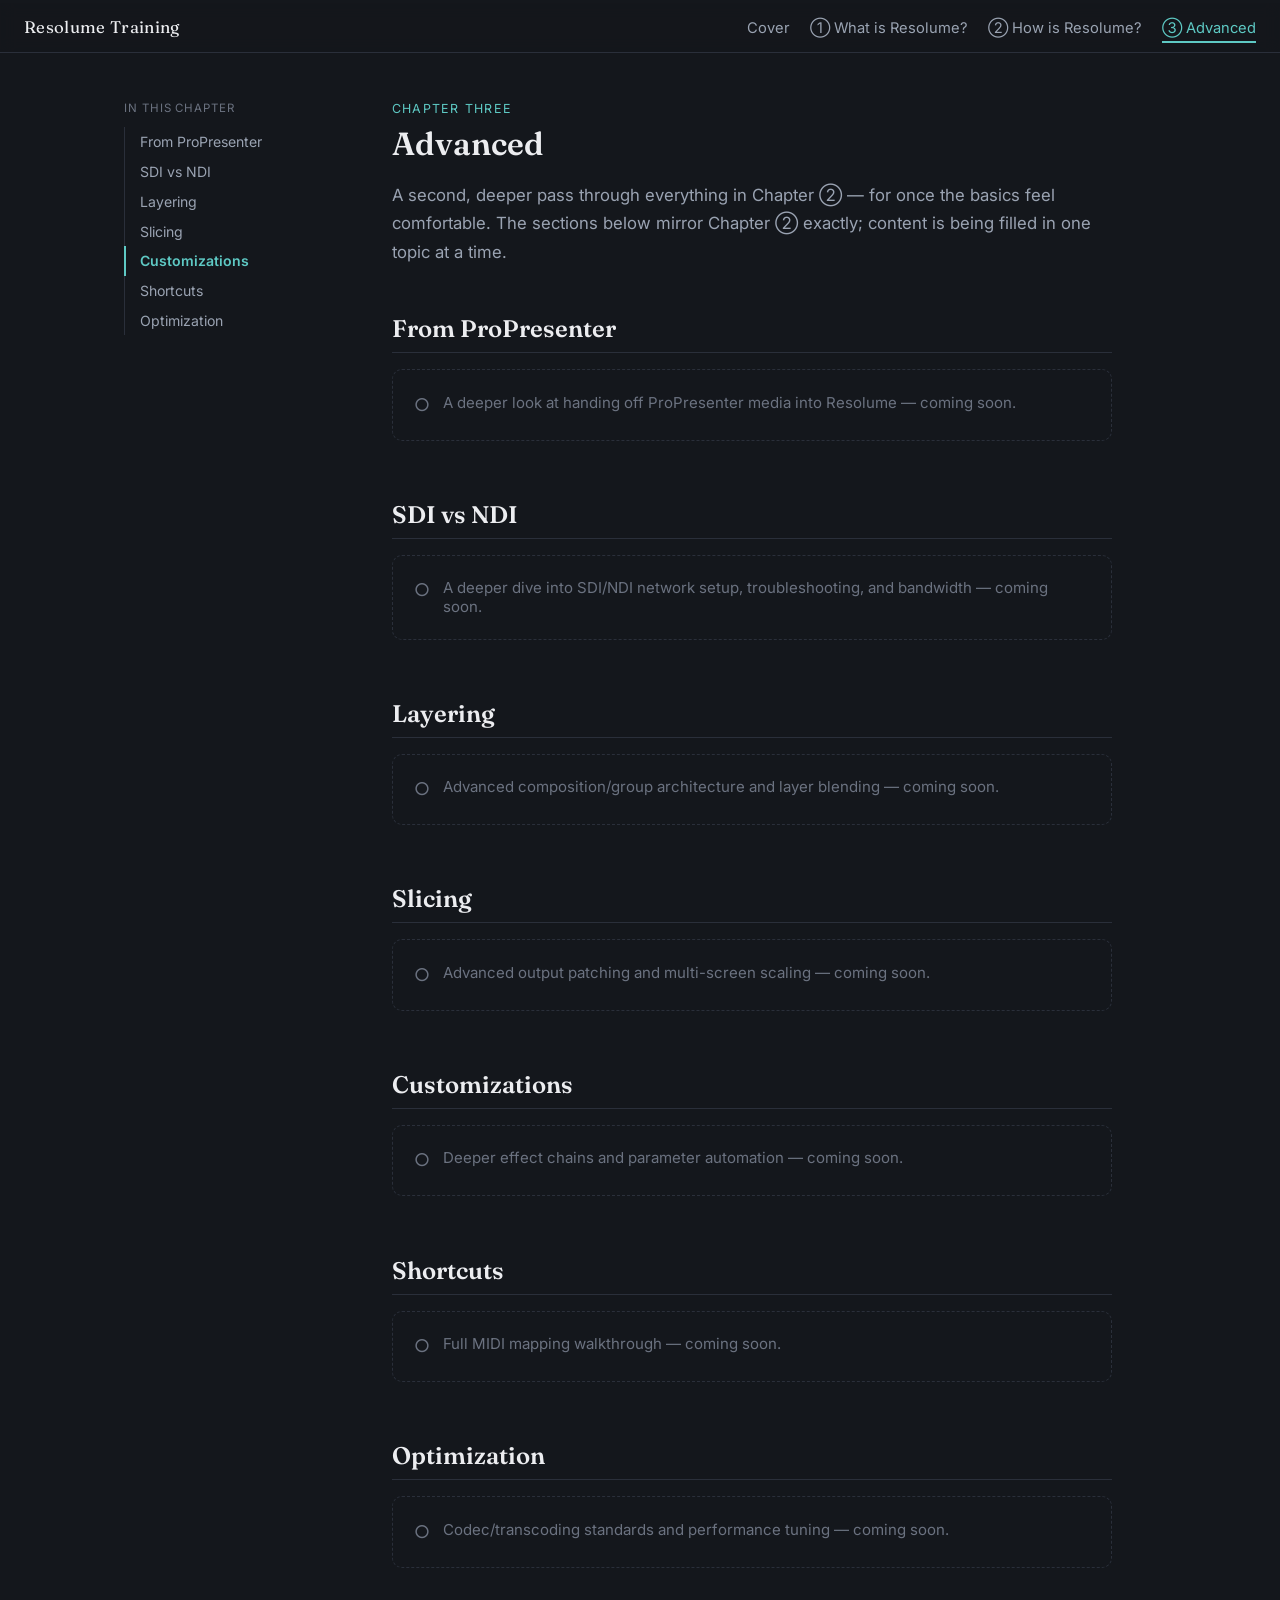
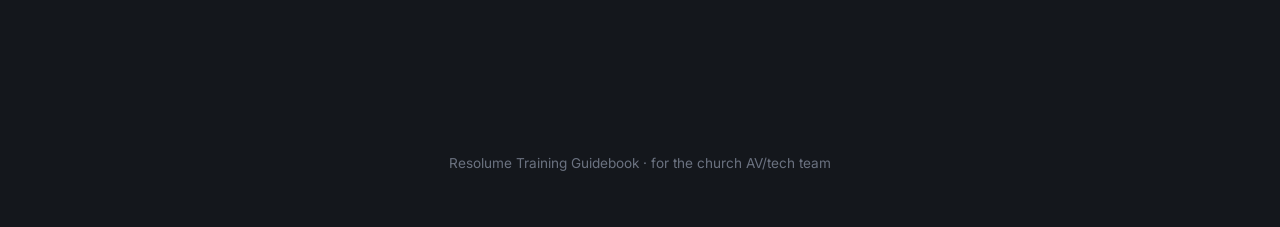
==== pages/advanced.html @ 3f4866e6 "Add Resolume training guidebook site Static HTML/CSS/JS guidebook for the church AV/tech team, build" ====
<!DOCTYPE html>
<html lang="en">
<head>
<meta charset="UTF-8" />
<meta name="viewport" content="width=device-width, initial-scale=1.0" />
<title>③ Advanced — Resolume Training</title>
<link rel="preconnect" href="https://fonts.googleapis.com" />
<link rel="preconnect" href="https://fonts.gstatic.com" crossorigin />
<link href="https://fonts.googleapis.com/css2?family=Fraunces:opsz,wght@9..144,400;9..144,600;9..144,700&family=Inter:wght@400;500;600&display=swap" rel="stylesheet" />
<link rel="stylesheet" href="../css/style.css" />
</head>
<body>

<div class="progress-bar"></div>

<header class="site-header">
  <div class="brand"><a href="../index.html">Resolume Training</a></div>
  <ul class="chapter-nav">
    <li><a href="../index.html">Cover</a></li>
    <li><a href="what-is-resolume.html">① What is Resolume?</a></li>
    <li><a href="how-is-resolume.html">② How is Resolume?</a></li>
    <li><a href="advanced.html" class="active">③ Advanced</a></li>
  </ul>
</header>

<main class="chapter-layout">
  <nav class="toc">
    <div class="toc-label">In this chapter</div>
    <ul>
      <li><a href="#propresenter-bridge">From ProPresenter</a></li>
      <li><a href="#sdi-vs-ndi">SDI vs NDI</a></li>
      <li><a href="#layering">Layering</a></li>
      <li><a href="#slicing">Slicing</a></li>
      <li><a href="#customizations">Customizations</a></li>
      <li><a href="#shortcuts">Shortcuts</a></li>
      <li><a href="#optimization">Optimization</a></li>
    </ul>
  </nav>

  <div>
    <div class="chapter-eyebrow">Chapter Three</div>
    <h1>Advanced</h1>
    <p class="chapter-intro">
      A second, deeper pass through everything in Chapter ② — for once the basics feel
      comfortable. The sections below mirror Chapter ② exactly; content is being filled in
      one topic at a time.
    </p>

    <section class="topic" id="propresenter-bridge">
      <h2>From ProPresenter</h2>
      <div class="placeholder-card">
        <span class="icon">○</span>
        <span>A deeper look at handing off ProPresenter media into Resolume — coming soon.</span>
      </div>
    </section>

    <section class="topic" id="sdi-vs-ndi">
      <h2>SDI vs NDI</h2>
      <div class="placeholder-card">
        <span class="icon">○</span>
        <span>A deeper dive into SDI/NDI network setup, troubleshooting, and bandwidth — coming soon.</span>
      </div>
    </section>

    <section class="topic" id="layering">
      <h2>Layering</h2>
      <div class="placeholder-card">
        <span class="icon">○</span>
        <span>Advanced composition/group architecture and layer blending — coming soon.</span>
      </div>
    </section>

    <section class="topic" id="slicing">
      <h2>Slicing</h2>
      <div class="placeholder-card">
        <span class="icon">○</span>
        <span>Advanced output patching and multi-screen scaling — coming soon.</span>
      </div>
    </section>

    <section class="topic" id="customizations">
      <h2>Customizations</h2>
      <div class="placeholder-card">
        <span class="icon">○</span>
        <span>Deeper effect chains and parameter automation — coming soon.</span>
      </div>
    </section>

    <section class="topic" id="shortcuts">
      <h2>Shortcuts</h2>
      <div class="placeholder-card">
        <span class="icon">○</span>
        <span>Full MIDI mapping walkthrough — coming soon.</span>
      </div>
    </section>

    <section class="topic" id="optimization">
      <h2>Optimization</h2>
      <div class="placeholder-card">
        <span class="icon">○</span>
        <span>Codec/transcoding standards and performance tuning — coming soon.</span>
      </div>
    </section>
  </div>
</main>

<footer class="site-footer">Resolume Training Guidebook · for the church AV/tech team</footer>

<script src="../js/guidebook.js"></script>
</body>
</html>
---- css/style.css ----
/* ===== Resolume Training Guidebook — shared styles ===== */

:root {
  --bg: #14171c;
  --bg-raised: #1a1e25;
  --bg-card: #1d222a;
  --border: #2a2f3a;
  --text: #ecedf0;
  --text-dim: #9aa3b2;
  --text-faint: #6b7280;

  --accent: #5ec9c4;          /* general UI accent: links, active states, progress bar */
  --accent-soft: rgba(94, 201, 196, 0.12);

  --advanced: #e08a3c;        /* reserved ONLY for "advanced / building upon" callouts */
  --advanced-soft: rgba(224, 138, 60, 0.1);
  --advanced-border: rgba(224, 138, 60, 0.45);

  --serif: "Fraunces", Georgia, "Iowan Old Style", serif;
  --sans: "Inter", -apple-system, "Segoe UI", system-ui, sans-serif;

  --max-text: 720px;
  --radius: 10px;
}

* { box-sizing: border-box; }

html, body {
  margin: 0;
  padding: 0;
  background: var(--bg);
  color: var(--text);
  font-family: var(--sans);
  scroll-behavior: smooth;
}

body { padding-top: 3px; } /* room for progress bar */

h1, h2, h3, h4 {
  font-family: var(--serif);
  font-weight: 600;
  line-height: 1.25;
  margin: 0 0 0.5em;
}

p { line-height: 1.7; color: var(--text); }

a { color: var(--accent); text-decoration: none; }
a:hover { text-decoration: underline; }

/* ---------- progress bar ---------- */
.progress-bar {
  position: fixed;
  top: 0; left: 0;
  height: 3px;
  width: 0%;
  background: var(--accent);
  z-index: 200;
  transition: width 80ms linear;
}

/* ---------- site header / top nav ---------- */
.site-header {
  position: sticky;
  top: 0;
  z-index: 100;
  display: flex;
  align-items: center;
  justify-content: space-between;
  gap: 1.5rem;
  padding: 0.9rem 1.5rem;
  background: rgba(20, 23, 28, 0.85);
  backdrop-filter: blur(8px);
  border-bottom: 1px solid var(--border);
}

.brand {
  font-family: var(--serif);
  font-size: 1.05rem;
  letter-spacing: 0.02em;
  color: var(--text);
}
.brand a { color: inherit; }
.brand a:hover { text-decoration: none; color: var(--accent); }

.chapter-nav {
  display: flex;
  gap: 1.25rem;
  list-style: none;
  margin: 0;
  padding: 0;
  font-size: 0.92rem;
}

.chapter-nav a {
  color: var(--text-dim);
  padding: 0.3rem 0;
  border-bottom: 2px solid transparent;
}

.chapter-nav a:hover { color: var(--text); text-decoration: none; }
.chapter-nav a.active {
  color: var(--accent);
  border-bottom-color: var(--accent);
}

/* ---------- cover page ---------- */
.cover-hero {
  max-width: 760px;
  margin: 4.5rem auto 3rem;
  padding: 0 1.5rem;
  text-align: center;
}

.cover-hero h1 {
  font-size: 2.6rem;
  margin-bottom: 0.4em;
}

.cover-hero .subtitle {
  color: var(--text-dim);
  font-size: 1.1rem;
  max-width: 560px;
  margin: 0 auto 1.6rem;
  line-height: 1.7;
}

.chapter-cards {
  display: grid;
  grid-template-columns: repeat(3, 1fr);
  gap: 1.25rem;
  max-width: 980px;
  margin: 0 auto 4rem;
  padding: 0 1.5rem;
}

.chapter-card {
  display: block;
  background: var(--bg-card);
  border: 1px solid var(--border);
  border-radius: var(--radius);
  padding: 1.8rem 1.4rem;
  text-align: left;
  transition: transform 180ms ease, border-color 180ms ease, box-shadow 180ms ease;
}

.chapter-card:hover {
  transform: translateY(-3px);
  border-color: var(--accent);
  box-shadow: 0 10px 30px -12px rgba(94, 201, 196, 0.25);
  text-decoration: none;
}

.chapter-card .num {
  font-family: var(--serif);
  font-size: 2.2rem;
  color: var(--accent);
  display: block;
  margin-bottom: 0.5rem;
}

.chapter-card h3 {
  font-size: 1.15rem;
  margin-bottom: 0.4rem;
  color: var(--text);
}

.chapter-card p {
  font-size: 0.92rem;
  color: var(--text-dim);
  margin: 0;
  line-height: 1.55;
}

@media (max-width: 760px) {
  .chapter-cards { grid-template-columns: 1fr; }
}

/* ---------- chapter layout (sidebar + reading column) ---------- */
.chapter-layout {
  display: grid;
  grid-template-columns: 220px minmax(0, var(--max-text));
  gap: 3rem;
  max-width: 1080px;
  margin: 0 auto;
  padding: 3rem 1.5rem 6rem;
  align-items: start;
}

.chapter-layout.no-sidebar {
  grid-template-columns: minmax(0, var(--max-text));
  justify-content: center;
}

.toc {
  position: sticky;
  top: 5.5rem;
  font-size: 0.88rem;
}

.toc .toc-label {
  text-transform: uppercase;
  letter-spacing: 0.08em;
  font-size: 0.72rem;
  color: var(--text-faint);
  margin-bottom: 0.75rem;
}

.toc ul {
  list-style: none;
  margin: 0;
  padding: 0;
  border-left: 1px solid var(--border);
}

.toc li { margin: 0; }

.toc a {
  display: block;
  color: var(--text-dim);
  padding: 0.4rem 0 0.4rem 0.9rem;
  border-left: 2px solid transparent;
  margin-left: -1px;
  transition: color 150ms ease, border-color 150ms ease;
}

.toc a:hover { color: var(--text); text-decoration: none; }

.toc a.active {
  color: var(--accent);
  border-left-color: var(--accent);
  font-weight: 600;
}

.chapter-intro {
  color: var(--text-dim);
  font-size: 1.05rem;
  margin-bottom: 2.5rem;
}

.chapter-eyebrow {
  font-family: var(--sans);
  text-transform: uppercase;
  letter-spacing: 0.1em;
  font-size: 0.78rem;
  color: var(--accent);
  margin-bottom: 0.5rem;
}

section.topic {
  margin-bottom: 3.2rem;
  padding-top: 0.5rem;
  scroll-margin-top: 5.5rem;
}

section.topic h2 {
  font-size: 1.5rem;
  border-bottom: 1px solid var(--border);
  padding-bottom: 0.5rem;
  margin-bottom: 1rem;
}

section.topic ul, section.topic li { line-height: 1.7; }

/* ---------- collapsible "advanced" callouts ---------- */
.callout.advanced {
  border-left: 4px solid var(--advanced-border);
  background: var(--advanced-soft);
  border-radius: 0 8px 8px 0;
  margin: 1.1rem 0;
  overflow: hidden;
}

.callout-toggle {
  width: 100%;
  display: flex;
  align-items: center;
  gap: 0.6rem;
  background: none;
  border: none;
  color: var(--advanced);
  font-family: var(--sans);
  font-size: 0.88rem;
  font-weight: 600;
  letter-spacing: 0.02em;
  text-align: left;
  padding: 0.7rem 1rem;
  cursor: pointer;
}

.callout-toggle::before {
  content: "ADVANCED";
  font-size: 0.66rem;
  letter-spacing: 0.08em;
  background: var(--advanced);
  color: #1a1206;
  padding: 0.15rem 0.45rem;
  border-radius: 4px;
}

.callout-toggle .chevron {
  margin-left: auto;
  transition: transform 180ms ease;
  color: var(--advanced);
}

.callout.open .callout-toggle .chevron { transform: rotate(180deg); }

.callout-body {
  max-height: 0;
  overflow: hidden;
  transition: max-height 220ms ease;
  padding: 0 1rem;
}

.callout-body > :first-child { margin-top: 0; }
.callout-body > :last-child { margin-bottom: 0; }

.callout.open .callout-body {
  padding-bottom: 1rem;
}

.callout-body p, .callout-body li { color: var(--text); font-size: 0.96rem; }

/* ---------- "coming soon" placeholder cards (Chapter 3) ---------- */
.placeholder-card {
  border: 1px dashed var(--border);
  border-radius: var(--radius);
  padding: 1.4rem 1.3rem;
  color: var(--text-faint);
  font-size: 0.94rem;
  display: flex;
  gap: 0.8rem;
  align-items: flex-start;
}

.placeholder-card .icon {
  font-size: 1.1rem;
  color: var(--text-faint);
  line-height: 1.4;
}

/* ---------- open question / TODO note ---------- */
.open-question {
  border: 1px dashed var(--text-faint);
  border-radius: var(--radius);
  padding: 0.9rem 1.1rem;
  font-size: 0.9rem;
  color: var(--text-dim);
  margin-top: 0.8rem;
}

.open-question strong { color: var(--text); }

/* ---------- footer ---------- */
.site-footer {
  text-align: center;
  color: var(--text-faint);
  font-size: 0.85rem;
  padding: 2.5rem 1.5rem 3.5rem;
}

@media (max-width: 880px) {
  .chapter-layout {
    grid-template-columns: minmax(0, var(--max-text));
  }
  .toc { display: none; }
}
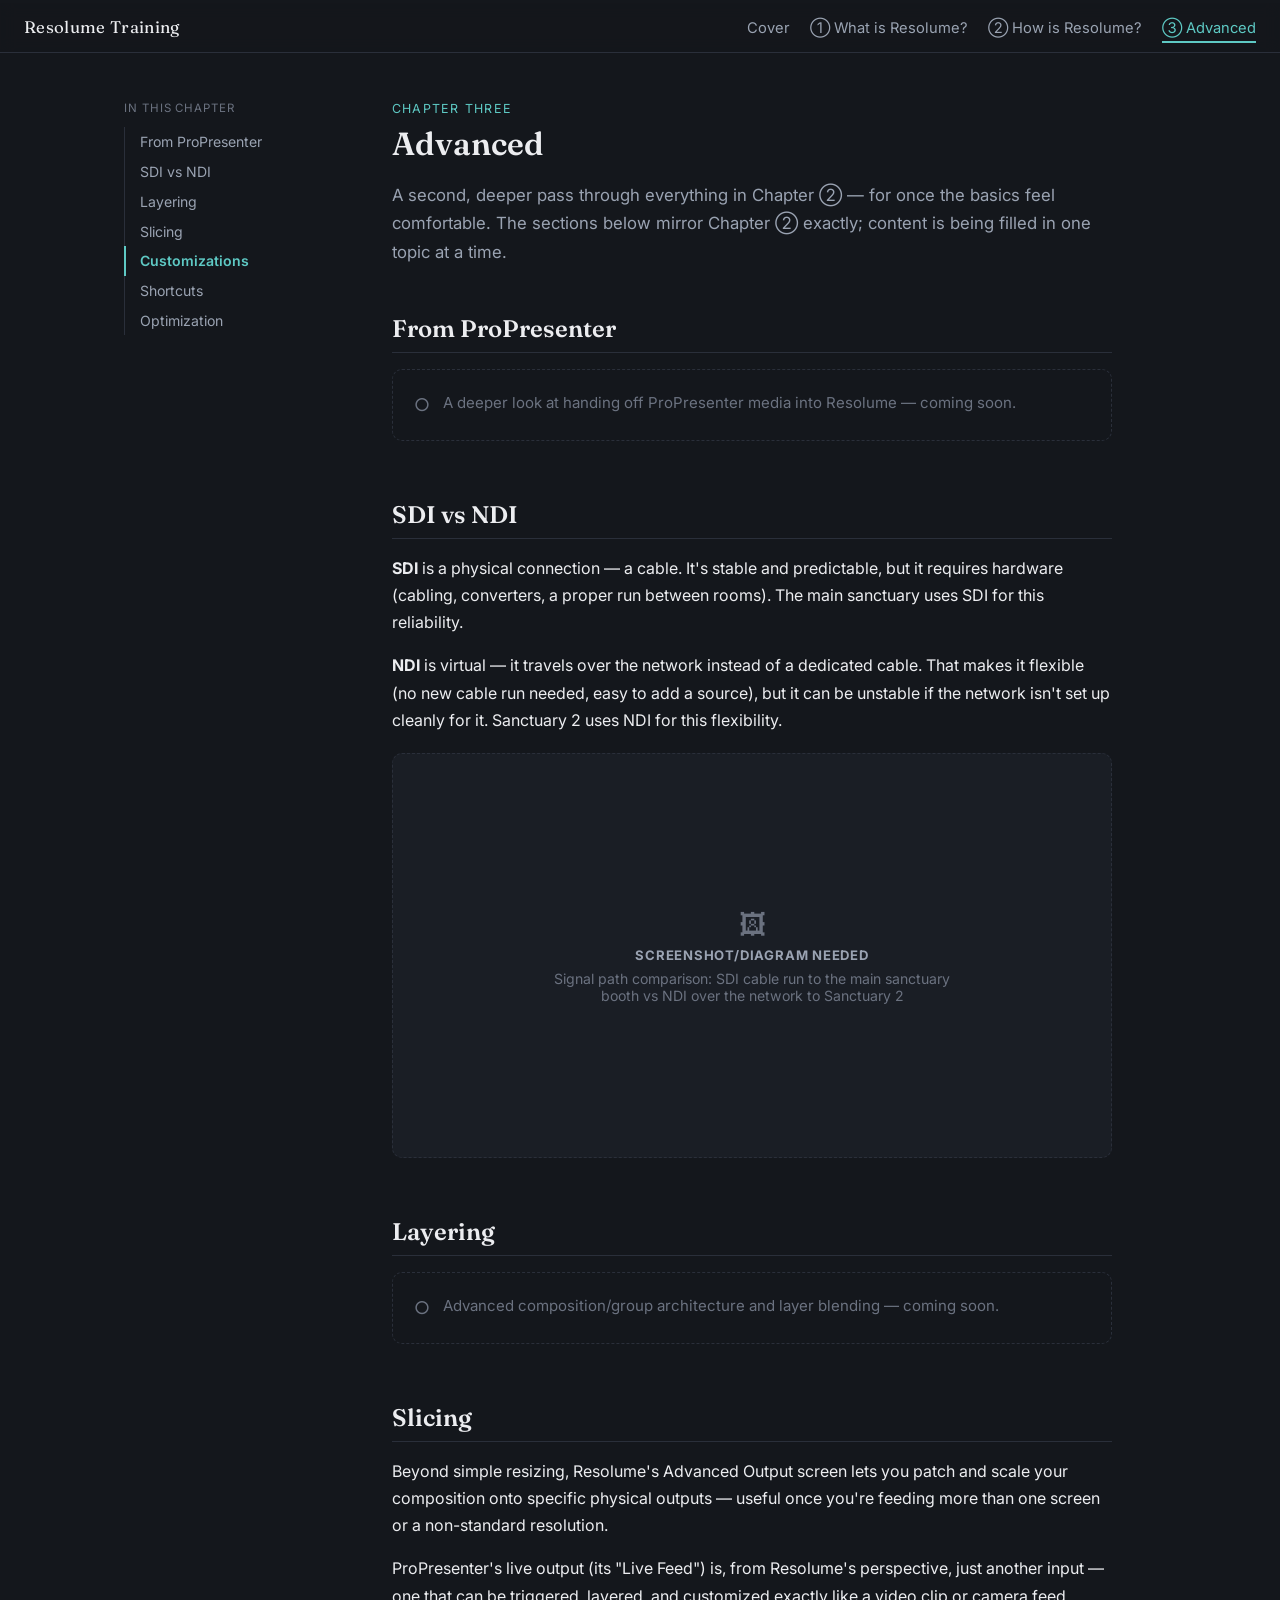
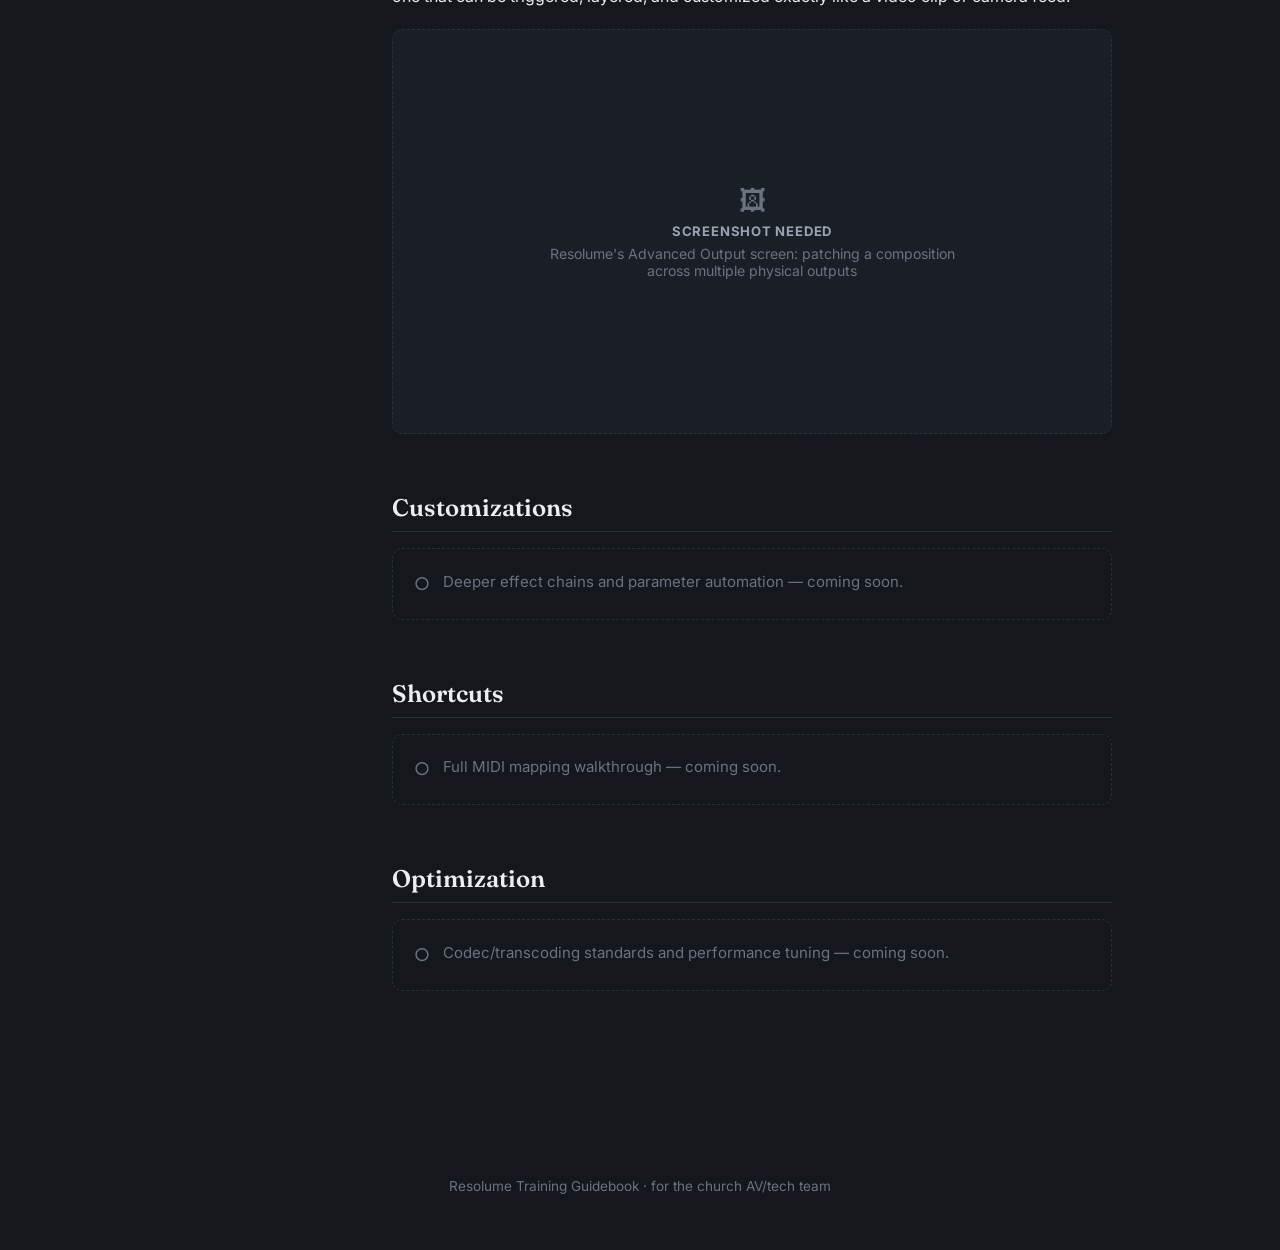
==== commit 6ebaf38a: "Move advanced callouts into Chapter 3, add transcoder info and media placeholders Fills in SDI vs ND" ====
--- a/pages/advanced.html
+++ b/pages/advanced.html
@@ -56,10 +56,25 @@
 
     <section class="topic" id="sdi-vs-ndi">
       <h2>SDI vs NDI</h2>
-      <div class="placeholder-card">
-        <span class="icon">○</span>
-        <span>A deeper dive into SDI/NDI network setup, troubleshooting, and bandwidth — coming soon.</span>
-      </div>
+      <p>
+        <strong>SDI</strong> is a physical connection — a cable. It's stable and
+        predictable, but it requires hardware (cabling, converters, a proper run between
+        rooms). The main sanctuary uses SDI for this reliability.
+      </p>
+      <p>
+        <strong>NDI</strong> is virtual — it travels over the network instead of a
+        dedicated cable. That makes it flexible (no new cable run needed, easy to add a
+        source), but it can be unstable if the network isn't set up cleanly for it.
+        Sanctuary 2 uses NDI for this flexibility.
+      </p>
+
+      <figure class="media-placeholder">
+        <div class="frame">
+          <span class="icon">🖼</span>
+          <strong>Screenshot/diagram needed</strong>
+          <span class="desc">Signal path comparison: SDI cable run to the main sanctuary booth vs NDI over the network to Sanctuary 2</span>
+        </div>
+      </figure>
     </section>
 
     <section class="topic" id="layering">
@@ -72,10 +87,24 @@
 
     <section class="topic" id="slicing">
       <h2>Slicing</h2>
-      <div class="placeholder-card">
-        <span class="icon">○</span>
-        <span>Advanced output patching and multi-screen scaling — coming soon.</span>
-      </div>
+      <p>
+        Beyond simple resizing, Resolume's Advanced Output screen lets you patch and
+        scale your composition onto specific physical outputs — useful once you're
+        feeding more than one screen or a non-standard resolution.
+      </p>
+      <p>
+        ProPresenter's live output (its "Live Feed") is, from Resolume's perspective,
+        just another input — one that can be triggered, layered, and customized exactly
+        like a video clip or camera feed.
+      </p>
+
+      <figure class="media-placeholder">
+        <div class="frame">
+          <span class="icon">🖼</span>
+          <strong>Screenshot needed</strong>
+          <span class="desc">Resolume's Advanced Output screen: patching a composition across multiple physical outputs</span>
+        </div>
+      </figure>
     </section>
 
     <section class="topic" id="customizations">
--- a/css/style.css
+++ b/css/style.css
@@ -322,6 +322,40 @@
 
 .callout-body p, .callout-body li { color: var(--text); font-size: 0.96rem; }
 
+/* ---------- media placeholder (screenshot/gif slots to be filled in) ---------- */
+.media-placeholder {
+  margin: 1.2rem 0 1.6rem;
+}
+
+.media-placeholder .frame {
+  border: 1px dashed var(--border);
+  border-radius: var(--radius);
+  background: var(--bg-raised);
+  aspect-ratio: 16 / 9;
+  display: flex;
+  flex-direction: column;
+  align-items: center;
+  justify-content: center;
+  gap: 0.4rem;
+  color: var(--text-faint);
+  text-align: center;
+  padding: 1rem 1.5rem;
+}
+
+.media-placeholder .frame .icon { font-size: 1.7rem; }
+
+.media-placeholder .frame strong {
+  color: var(--text-dim);
+  font-size: 0.82rem;
+  text-transform: uppercase;
+  letter-spacing: 0.06em;
+}
+
+.media-placeholder .frame span.desc {
+  font-size: 0.88rem;
+  max-width: 420px;
+}
+
 /* ---------- "coming soon" placeholder cards (Chapter 3) ---------- */
 .placeholder-card {
   border: 1px dashed var(--border);
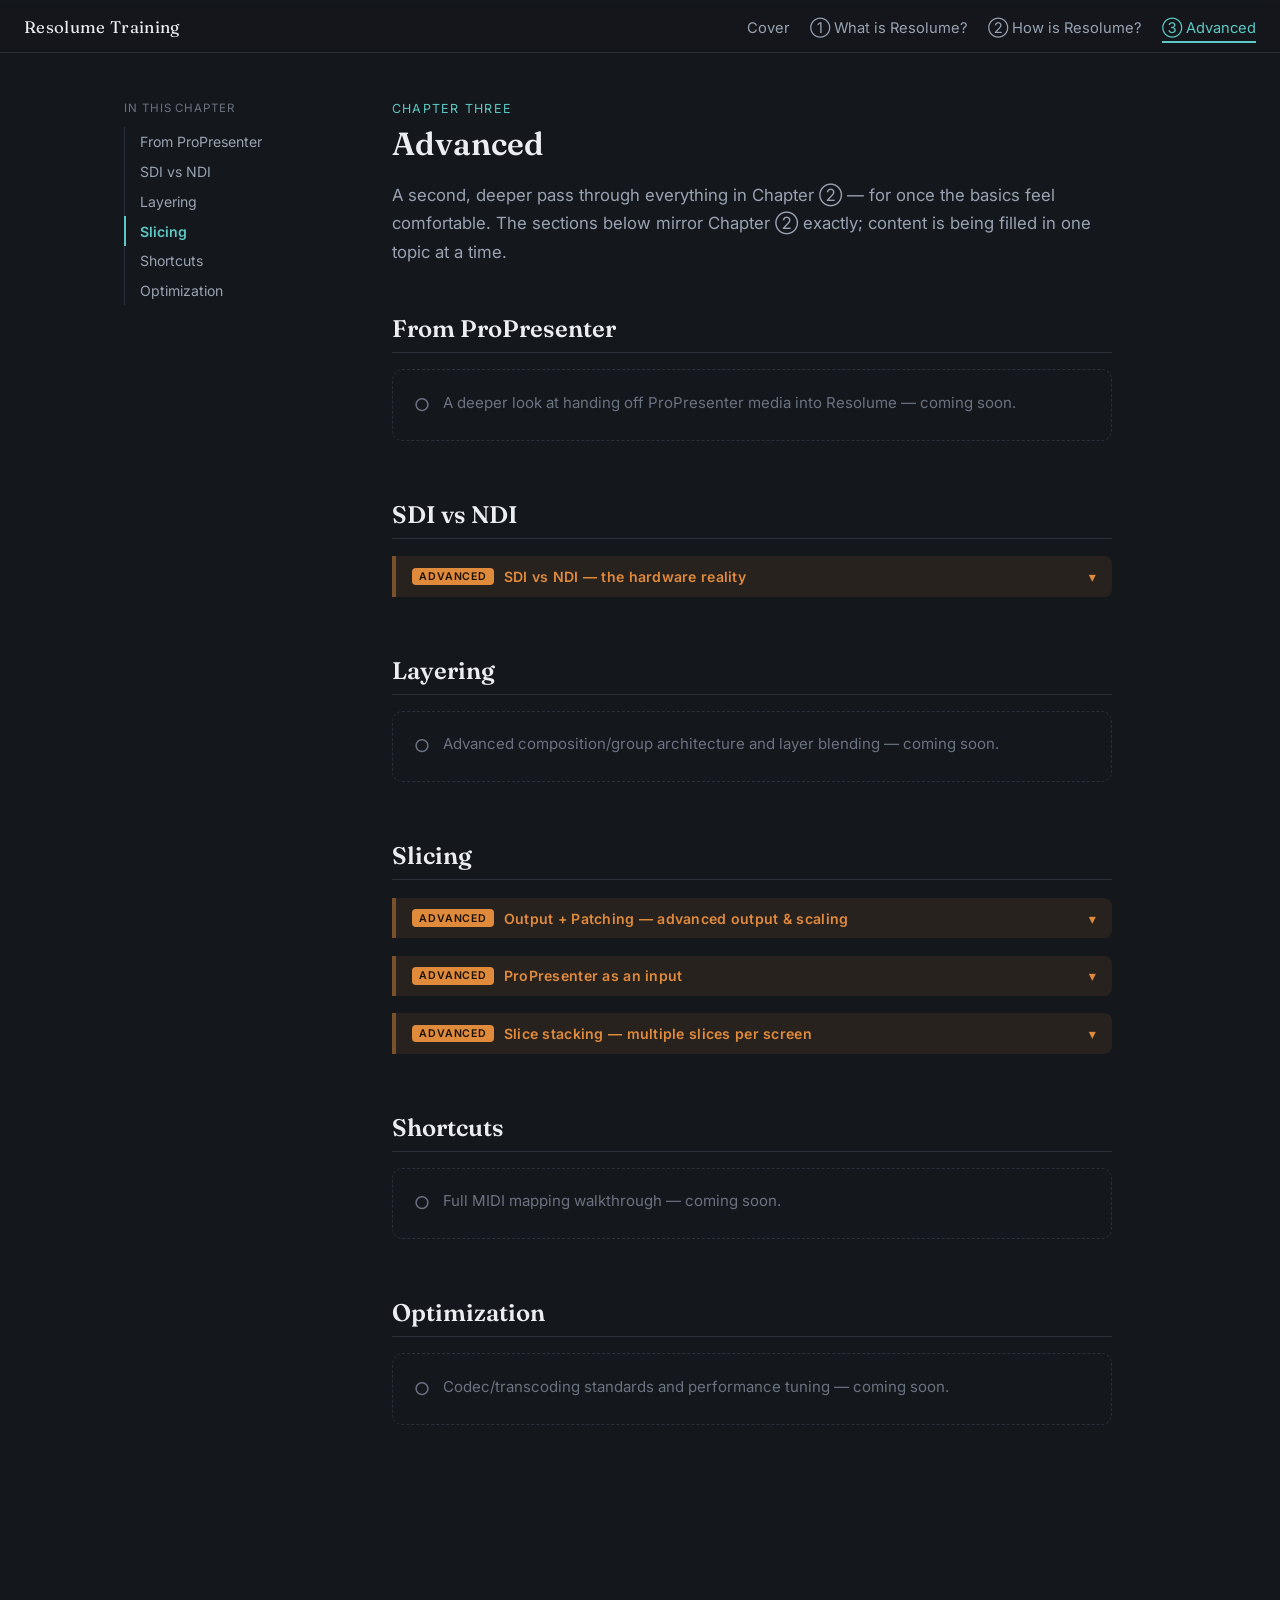
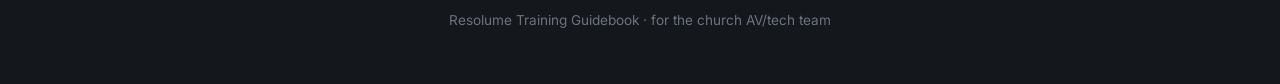
==== commit f656877b: "Replace placeholders with real Resolume/ProPresenter screenshots, drop SDI vs NDI from Chapter 2 Add" ====
--- a/pages/advanced.html
+++ b/pages/advanced.html
@@ -31,7 +31,6 @@
       <li><a href="#sdi-vs-ndi">SDI vs NDI</a></li>
       <li><a href="#layering">Layering</a></li>
       <li><a href="#slicing">Slicing</a></li>
-      <li><a href="#customizations">Customizations</a></li>
       <li><a href="#shortcuts">Shortcuts</a></li>
       <li><a href="#optimization">Optimization</a></li>
     </ul>
@@ -56,25 +55,34 @@
 
     <section class="topic" id="sdi-vs-ndi">
       <h2>SDI vs NDI</h2>
-      <p>
-        <strong>SDI</strong> is a physical connection — a cable. It's stable and
-        predictable, but it requires hardware (cabling, converters, a proper run between
-        rooms). The main sanctuary uses SDI for this reliability.
-      </p>
-      <p>
-        <strong>NDI</strong> is virtual — it travels over the network instead of a
-        dedicated cable. That makes it flexible (no new cable run needed, easy to add a
-        source), but it can be unstable if the network isn't set up cleanly for it.
-        Sanctuary 2 uses NDI for this flexibility.
-      </p>
 
-      <figure class="media-placeholder">
-        <div class="frame">
-          <span class="icon">🖼</span>
-          <strong>Screenshot/diagram needed</strong>
-          <span class="desc">Signal path comparison: SDI cable run to the main sanctuary booth vs NDI over the network to Sanctuary 2</span>
+      <div class="callout advanced">
+        <button class="callout-toggle" type="button">
+          SDI vs NDI — the hardware reality
+          <span class="chevron">▾</span>
+        </button>
+        <div class="callout-body">
+          <p>
+            <strong>SDI</strong> is a physical connection — a cable. It's stable and
+            predictable, but it requires hardware (cabling, converters, a proper run between
+            rooms). The main sanctuary uses SDI for this reliability.
+          </p>
+          <p>
+            <strong>NDI</strong> is virtual — it travels over the network instead of a
+            dedicated cable. That makes it flexible (no new cable run needed, easy to add a
+            source), but it can be unstable if the network isn't set up cleanly for it.
+            Sanctuary 2 uses NDI for this flexibility.
+          </p>
+
+          <figure class="media-placeholder">
+            <div class="frame">
+              <span class="icon">🖼</span>
+              <strong>Screenshot/diagram needed</strong>
+              <span class="desc">Signal path comparison: SDI cable run to the main sanctuary booth vs NDI over the network to Sanctuary 2</span>
+            </div>
+          </figure>
         </div>
-      </figure>
+      </div>
     </section>
 
     <section class="topic" id="layering">
@@ -87,31 +95,54 @@
 
     <section class="topic" id="slicing">
       <h2>Slicing</h2>
-      <p>
-        Beyond simple resizing, Resolume's Advanced Output screen lets you patch and
-        scale your composition onto specific physical outputs — useful once you're
-        feeding more than one screen or a non-standard resolution.
-      </p>
-      <p>
-        ProPresenter's live output (its "Live Feed") is, from Resolume's perspective,
-        just another input — one that can be triggered, layered, and customized exactly
-        like a video clip or camera feed.
-      </p>
 
-      <figure class="media-placeholder">
-        <div class="frame">
-          <span class="icon">🖼</span>
-          <strong>Screenshot needed</strong>
-          <span class="desc">Resolume's Advanced Output screen: patching a composition across multiple physical outputs</span>
+      <div class="callout advanced">
+        <button class="callout-toggle" type="button">
+          Output + Patching — advanced output &amp; scaling
+          <span class="chevron">▾</span>
+        </button>
+        <div class="callout-body">
+          <p>
+            Beyond simple resizing, Resolume's Advanced Output screen lets you patch and
+            scale your composition onto specific physical outputs — useful once you're
+            feeding more than one screen or a non-standard resolution.
+          </p>
         </div>
-      </figure>
-    </section>
+      </div>
 
-    <section class="topic" id="customizations">
-      <h2>Customizations</h2>
-      <div class="placeholder-card">
-        <span class="icon">○</span>
-        <span>Deeper effect chains and parameter automation — coming soon.</span>
+      <div class="callout advanced">
+        <button class="callout-toggle" type="button">
+          ProPresenter as an input
+          <span class="chevron">▾</span>
+        </button>
+        <div class="callout-body">
+          <p>
+            ProPresenter's live output (its "Live Feed") is, from Resolume's perspective,
+            just another input — one that can be triggered, layered, and customized exactly
+            like a video clip or camera feed.
+          </p>
+        </div>
+      </div>
+
+      <div class="callout advanced">
+        <button class="callout-toggle" type="button">
+          Slice stacking — multiple slices per screen
+          <span class="chevron">▾</span>
+        </button>
+        <div class="callout-body">
+          <p>
+            A screen isn't limited to one slice either. Think of the composition as a pie: each
+            slice carves out a region to send to a different output, at any size or shape, and
+            you can stack as many slices per screen as you need. See Resolume's
+            <a href="https://resolume.com/support/en/input-selection" target="_blank" rel="noopener">Input Selection guide</a>
+            for the full breakdown.
+          </p>
+
+          <figure class="media-shot">
+            <img src="../screenshots/resolume-slicestack.png" alt="Resolume's slice list: Screen 1 with Center Rotated, Horizontal Strip, and Vertical Strip slices; Screen 2 with Triangle and FullScreen slices" />
+            <figcaption>One screen, several slices: Screen 1 carries three, Screen 2 carries two, each its own shape.</figcaption>
+          </figure>
+        </div>
       </div>
     </section>
 
--- a/css/style.css
+++ b/css/style.css
@@ -356,6 +356,82 @@
   max-width: 420px;
 }
 
+/* ---------- video link card (links out to a hosted lesson; can't be iframed) ---------- */
+.video-embed {
+  display: block;
+  position: relative;
+  margin: 1.2rem 0 1.6rem;
+  border-radius: var(--radius);
+  overflow: hidden;
+  border: 1px solid var(--border);
+}
+
+.video-embed img {
+  display: block;
+  width: 100%;
+}
+
+.video-embed .play-badge {
+  position: absolute;
+  left: 1rem;
+  bottom: 1rem;
+  right: 1rem;
+  display: flex;
+  align-items: center;
+  gap: 0.6rem;
+  padding: 0.6rem 0.9rem;
+  border-radius: var(--radius);
+  background: rgba(20, 23, 28, 0.82);
+  color: var(--text);
+  font-size: 0.88rem;
+}
+
+.video-embed .play-badge .play-icon {
+  display: inline-flex;
+  align-items: center;
+  justify-content: center;
+  width: 1.6rem;
+  height: 1.6rem;
+  border-radius: 50%;
+  background: var(--accent);
+  color: var(--bg);
+  font-size: 0.7rem;
+  flex-shrink: 0;
+}
+
+.video-embed:hover .play-badge { background: rgba(20, 23, 28, 0.95); }
+
+/* ---------- real screenshot figures ---------- */
+.media-shot {
+  margin: 1.2rem 0 1.6rem;
+}
+
+.media-shot img {
+  display: block;
+  width: 100%;
+  border: 1px solid var(--border);
+  border-radius: var(--radius);
+}
+
+.media-shot figcaption {
+  margin-top: 0.5rem;
+  font-size: 0.88rem;
+  color: var(--text-faint);
+}
+
+.media-grid {
+  display: grid;
+  grid-template-columns: 1fr 1fr;
+  gap: 1rem;
+  margin: 1.2rem 0 1.6rem;
+}
+
+.media-grid .media-shot { margin: 0; }
+
+@media (max-width: 760px) {
+  .media-grid { grid-template-columns: 1fr; }
+}
+
 /* ---------- "coming soon" placeholder cards (Chapter 3) ---------- */
 .placeholder-card {
   border: 1px dashed var(--border);
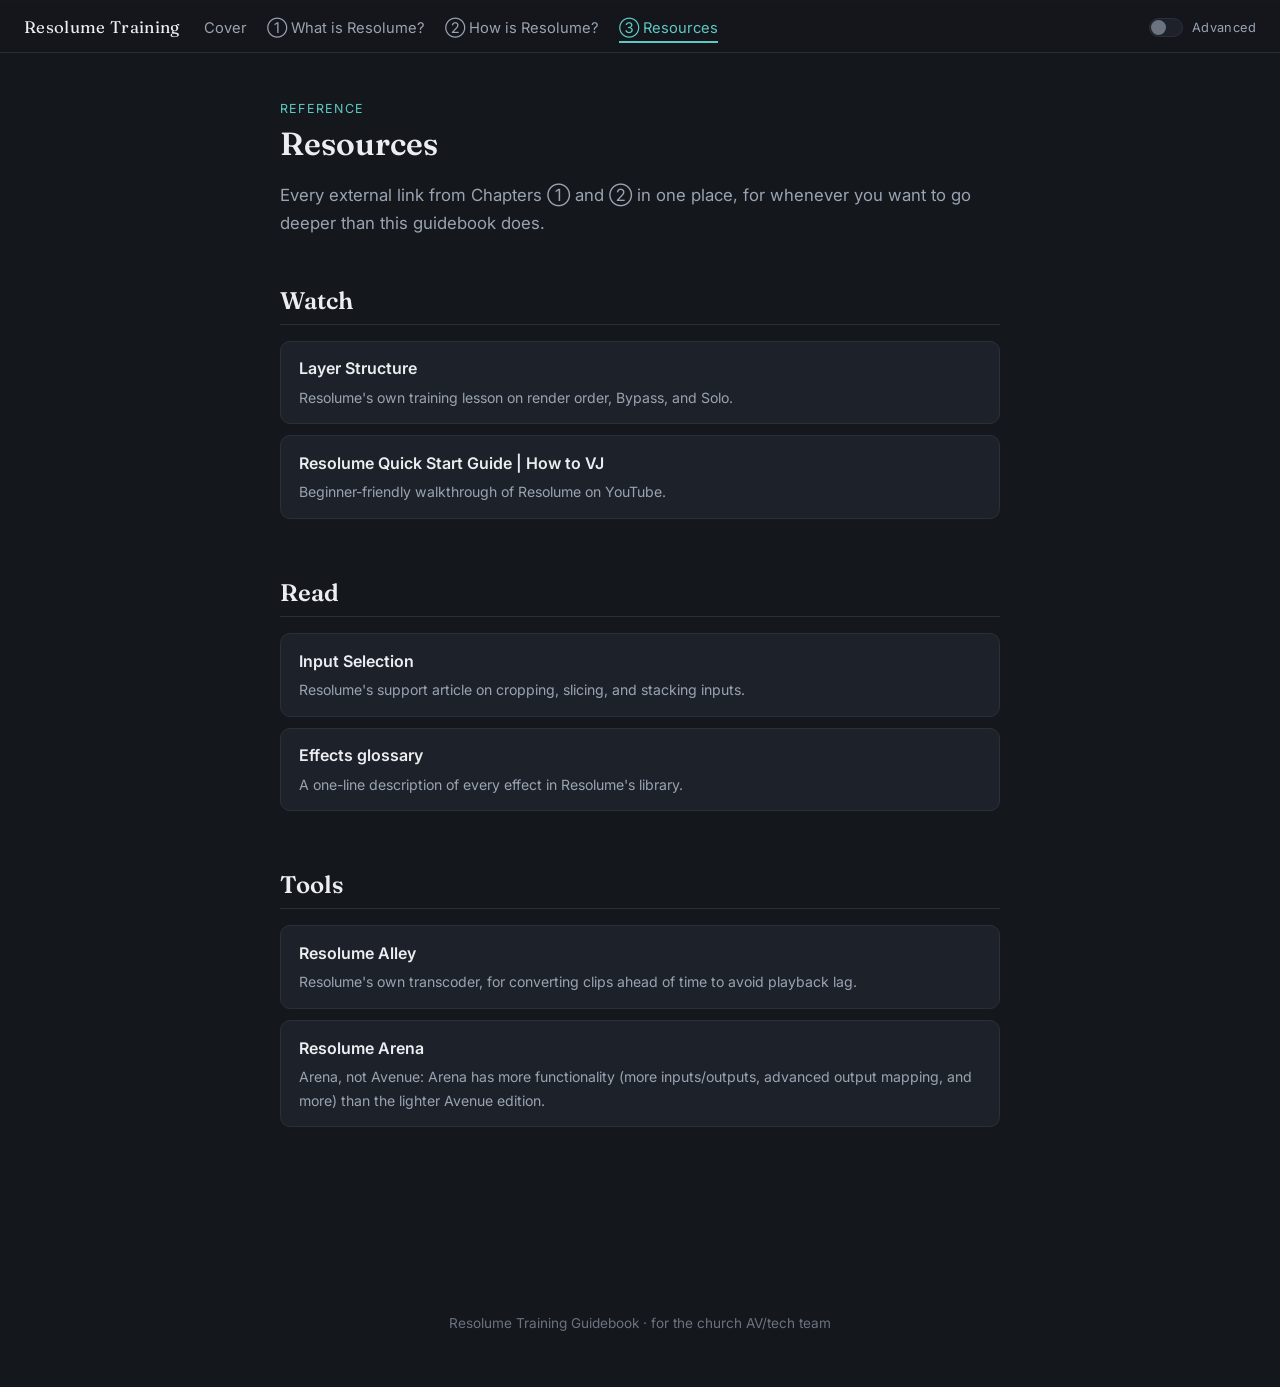
==== commit 89b49976: "Continue filling in guidebook content and screenshots Co-Authored-By: Claude Sonnet 4.6 <noreply@ant" ====
--- a/pages/advanced.html
+++ b/pages/advanced.html
@@ -3,7 +3,8 @@
 <head>
 <meta charset="UTF-8" />
 <meta name="viewport" content="width=device-width, initial-scale=1.0" />
-<title>③ Advanced — Resolume Training</title>
+<link rel="icon" href="data:image/svg+xml,<svg xmlns='http://www.w3.org/2000/svg' viewBox='0 0 16 16'><text x='0' y='13' font-size='14'>%F0%9F%8E%9B%EF%B8%8F</text></svg>" />
+<title>③ Resources — Resolume Training</title>
 <link rel="preconnect" href="https://fonts.googleapis.com" />
 <link rel="preconnect" href="https://fonts.gstatic.com" crossorigin />
 <link href="https://fonts.googleapis.com/css2?family=Fraunces:opsz,wght@9..144,400;9..144,600;9..144,700&family=Inter:wght@400;500;600&display=swap" rel="stylesheet" />
@@ -19,147 +20,66 @@
     <li><a href="../index.html">Cover</a></li>
     <li><a href="what-is-resolume.html">① What is Resolume?</a></li>
     <li><a href="how-is-resolume.html">② How is Resolume?</a></li>
-    <li><a href="advanced.html" class="active">③ Advanced</a></li>
+    <li><a href="advanced.html" class="active">③ Resources</a></li>
   </ul>
+  <div class="advanced-toggle">
+    <label class="switch">
+      <input type="checkbox" id="advanced-mode" />
+      <span class="switch-track"><span class="switch-thumb"></span></span>
+    </label>
+    <span class="switch-label">Advanced</span>
+  </div>
 </header>
 
-<main class="chapter-layout">
-  <nav class="toc">
-    <div class="toc-label">In this chapter</div>
-    <ul>
-      <li><a href="#propresenter-bridge">From ProPresenter</a></li>
-      <li><a href="#sdi-vs-ndi">SDI vs NDI</a></li>
-      <li><a href="#layering">Layering</a></li>
-      <li><a href="#slicing">Slicing</a></li>
-      <li><a href="#shortcuts">Shortcuts</a></li>
-      <li><a href="#optimization">Optimization</a></li>
-    </ul>
-  </nav>
-
+<main class="chapter-layout no-sidebar">
   <div>
-    <div class="chapter-eyebrow">Chapter Three</div>
-    <h1>Advanced</h1>
+    <div class="chapter-eyebrow">Reference</div>
+    <h1>Resources</h1>
     <p class="chapter-intro">
-      A second, deeper pass through everything in Chapter ② — for once the basics feel
-      comfortable. The sections below mirror Chapter ② exactly; content is being filled in
-      one topic at a time.
+      Every external link from Chapters ① and ② in one place, for whenever you want to go
+      deeper than this guidebook does.
     </p>
 
-    <section class="topic" id="propresenter-bridge">
-      <h2>From ProPresenter</h2>
-      <div class="placeholder-card">
-        <span class="icon">○</span>
-        <span>A deeper look at handing off ProPresenter media into Resolume — coming soon.</span>
-      </div>
+    <section class="topic" id="watch">
+      <h2>Watch</h2>
+      <ul class="resource-list">
+        <li>
+          <a href="https://resolume.com/training/1/2/11" target="_blank" rel="noopener">Layer Structure</a>
+          <span class="desc">Resolume's own training lesson on render order, Bypass, and Solo.</span>
+        </li>
+        <li>
+          <a href="https://www.youtube.com/watch?v=U-oZYkVO4wM" target="_blank" rel="noopener">Resolume Quick Start Guide | How to VJ</a>
+          <span class="desc">Beginner-friendly walkthrough of Resolume on YouTube.</span>
+        </li>
+      </ul>
     </section>
 
-    <section class="topic" id="sdi-vs-ndi">
-      <h2>SDI vs NDI</h2>
-
-      <div class="callout advanced">
-        <button class="callout-toggle" type="button">
-          SDI vs NDI — the hardware reality
-          <span class="chevron">▾</span>
-        </button>
-        <div class="callout-body">
-          <p>
-            <strong>SDI</strong> is a physical connection — a cable. It's stable and
-            predictable, but it requires hardware (cabling, converters, a proper run between
-            rooms). The main sanctuary uses SDI for this reliability.
-          </p>
-          <p>
-            <strong>NDI</strong> is virtual — it travels over the network instead of a
-            dedicated cable. That makes it flexible (no new cable run needed, easy to add a
-            source), but it can be unstable if the network isn't set up cleanly for it.
-            Sanctuary 2 uses NDI for this flexibility.
-          </p>
-
-          <figure class="media-placeholder">
-            <div class="frame">
-              <span class="icon">🖼</span>
-              <strong>Screenshot/diagram needed</strong>
-              <span class="desc">Signal path comparison: SDI cable run to the main sanctuary booth vs NDI over the network to Sanctuary 2</span>
-            </div>
-          </figure>
-        </div>
-      </div>
+    <section class="topic" id="read">
+      <h2>Read</h2>
+      <ul class="resource-list">
+        <li>
+          <a href="https://resolume.com/support/en/input-selection" target="_blank" rel="noopener">Input Selection</a>
+          <span class="desc">Resolume's support article on cropping, slicing, and stacking inputs.</span>
+        </li>
+        <li>
+          <a href="https://docs.google.com/document/d/1-KGruCitOkI9KBaxROBAxvAhDUB-YLRWu9y0PqsOd-8/preview?tab=t.0#heading=h.7beb8171b096" target="_blank" rel="noopener">Effects glossary</a>
+          <span class="desc">A one-line description of every effect in Resolume's library.</span>
+        </li>
+      </ul>
     </section>
 
-    <section class="topic" id="layering">
-      <h2>Layering</h2>
-      <div class="placeholder-card">
-        <span class="icon">○</span>
-        <span>Advanced composition/group architecture and layer blending — coming soon.</span>
-      </div>
-    </section>
-
-    <section class="topic" id="slicing">
-      <h2>Slicing</h2>
-
-      <div class="callout advanced">
-        <button class="callout-toggle" type="button">
-          Output + Patching — advanced output &amp; scaling
-          <span class="chevron">▾</span>
-        </button>
-        <div class="callout-body">
-          <p>
-            Beyond simple resizing, Resolume's Advanced Output screen lets you patch and
-            scale your composition onto specific physical outputs — useful once you're
-            feeding more than one screen or a non-standard resolution.
-          </p>
-        </div>
-      </div>
-
-      <div class="callout advanced">
-        <button class="callout-toggle" type="button">
-          ProPresenter as an input
-          <span class="chevron">▾</span>
-        </button>
-        <div class="callout-body">
-          <p>
-            ProPresenter's live output (its "Live Feed") is, from Resolume's perspective,
-            just another input — one that can be triggered, layered, and customized exactly
-            like a video clip or camera feed.
-          </p>
-        </div>
-      </div>
-
-      <div class="callout advanced">
-        <button class="callout-toggle" type="button">
-          Slice stacking — multiple slices per screen
-          <span class="chevron">▾</span>
-        </button>
-        <div class="callout-body">
-          <p>
-            A screen isn't limited to one slice either. Think of the composition as a pie: each
-            slice carves out a region to send to a different output, at any size or shape, and
-            you can stack as many slices per screen as you need. See Resolume's
-            <a href="https://resolume.com/support/en/input-selection" target="_blank" rel="noopener">Input Selection guide</a>
-            for the full breakdown.
-          </p>
-
-          <figure class="media-shot">
-            <img src="../screenshots/resolume-slicestack.png" alt="Resolume's slice list: Screen 1 with Center Rotated, Horizontal Strip, and Vertical Strip slices; Screen 2 with Triangle and FullScreen slices" />
-            <figcaption>One screen, several slices: Screen 1 carries three, Screen 2 carries two, each its own shape.</figcaption>
-          </figure>
-        </div>
-      </div>
-    </section>
-
-    <section class="topic" id="shortcuts">
-      <h2>Shortcuts</h2>
-      <div class="placeholder-card">
-        <span class="icon">○</span>
-        <span>Full MIDI mapping walkthrough — coming soon.</span>
-      </div>
-    </section>
-
-    <section class="topic" id="optimization">
-      <h2>Optimization</h2>
-      <div class="placeholder-card">
-        <span class="icon">○</span>
-        <span>Codec/transcoding standards and performance tuning — coming soon.</span>
-      </div>
+    <section class="topic" id="tools">
+      <h2>Tools</h2>
+      <ul class="resource-list">
+        <li>
+          <a href="https://resolume.com/software/alley" target="_blank" rel="noopener">Resolume Alley</a>
+          <span class="desc">Resolume's own transcoder, for converting clips ahead of time to avoid playback lag.</span>
+        </li>
+        <li>
+          <a href="https://www.resolume.com/download/file?file=Resolume_Arena_7_26_2_rev_8882_Installer.exe" target="_blank" rel="noopener">Resolume Arena</a>
+          <span class="desc">Arena, not Avenue: Arena has more functionality (more inputs/outputs, advanced output mapping, and more) than the lighter Avenue edition.</span>
+        </li>
+      </ul>
     </section>
   </div>
 </main>
--- a/css/style.css
+++ b/css/style.css
@@ -66,7 +66,6 @@
   z-index: 100;
   display: flex;
   align-items: center;
-  justify-content: space-between;
   gap: 1.5rem;
   padding: 0.9rem 1.5rem;
   background: rgba(20, 23, 28, 0.85);
@@ -87,7 +86,7 @@
   display: flex;
   gap: 1.25rem;
   list-style: none;
-  margin: 0;
+  margin: 0 auto 0 0;
   padding: 0;
   font-size: 0.92rem;
 }
@@ -103,6 +102,70 @@
   color: var(--accent);
   border-bottom-color: var(--accent);
 }
+
+/* ---------- global "Advanced mode" toggle ---------- */
+.advanced-toggle {
+  display: flex;
+  align-items: center;
+  gap: 0.55rem;
+  font-size: 0.8rem;
+  letter-spacing: 0.03em;
+  color: var(--text-dim);
+  white-space: nowrap;
+}
+
+.advanced-toggle .switch {
+  position: relative;
+  display: inline-block;
+  width: 34px;
+  height: 19px;
+  flex-shrink: 0;
+}
+
+.advanced-toggle .switch input {
+  position: absolute;
+  inset: 0;
+  opacity: 0;
+  margin: 0;
+  cursor: pointer;
+}
+
+.advanced-toggle .switch-track {
+  position: absolute;
+  inset: 0;
+  background: var(--bg-card);
+  border: 1px solid var(--border);
+  border-radius: 999px;
+  transition: background 180ms ease, border-color 180ms ease;
+}
+
+.advanced-toggle .switch-thumb {
+  position: absolute;
+  top: 1px;
+  left: 1px;
+  width: 15px;
+  height: 15px;
+  border-radius: 50%;
+  background: var(--text-faint);
+  transition: transform 180ms ease, background 180ms ease;
+}
+
+.advanced-toggle .switch input:checked ~ .switch-track {
+  background: var(--advanced-soft);
+  border-color: var(--advanced-border);
+}
+
+.advanced-toggle .switch input:checked ~ .switch-track .switch-thumb {
+  transform: translateX(15px);
+  background: var(--advanced);
+}
+
+.advanced-toggle .switch input:focus-visible ~ .switch-track {
+  outline: 2px solid var(--accent);
+  outline-offset: 2px;
+}
+
+body.advanced-mode .advanced-toggle .switch-label { color: var(--advanced); }
 
 /* ---------- cover page ---------- */
 .cover-hero {
@@ -432,6 +495,40 @@
   .media-grid { grid-template-columns: 1fr; }
 }
 
+/* ---------- resource link cards (Resources page) ---------- */
+.resource-list {
+  list-style: none;
+  margin: 1rem 0 2rem;
+  padding: 0;
+  display: flex;
+  flex-direction: column;
+  gap: 0.7rem;
+}
+
+.resource-list li {
+  background: var(--bg-card);
+  border: 1px solid var(--border);
+  border-radius: var(--radius);
+  padding: 0.85rem 1.1rem;
+  transition: border-color 150ms ease;
+}
+
+.resource-list li:hover { border-color: var(--accent); }
+
+.resource-list a {
+  font-weight: 600;
+  color: var(--text);
+}
+
+.resource-list a:hover { color: var(--accent); }
+
+.resource-list .desc {
+  display: block;
+  margin-top: 0.2rem;
+  color: var(--text-dim);
+  font-size: 0.88rem;
+}
+
 /* ---------- "coming soon" placeholder cards (Chapter 3) ---------- */
 .placeholder-card {
   border: 1px dashed var(--border);
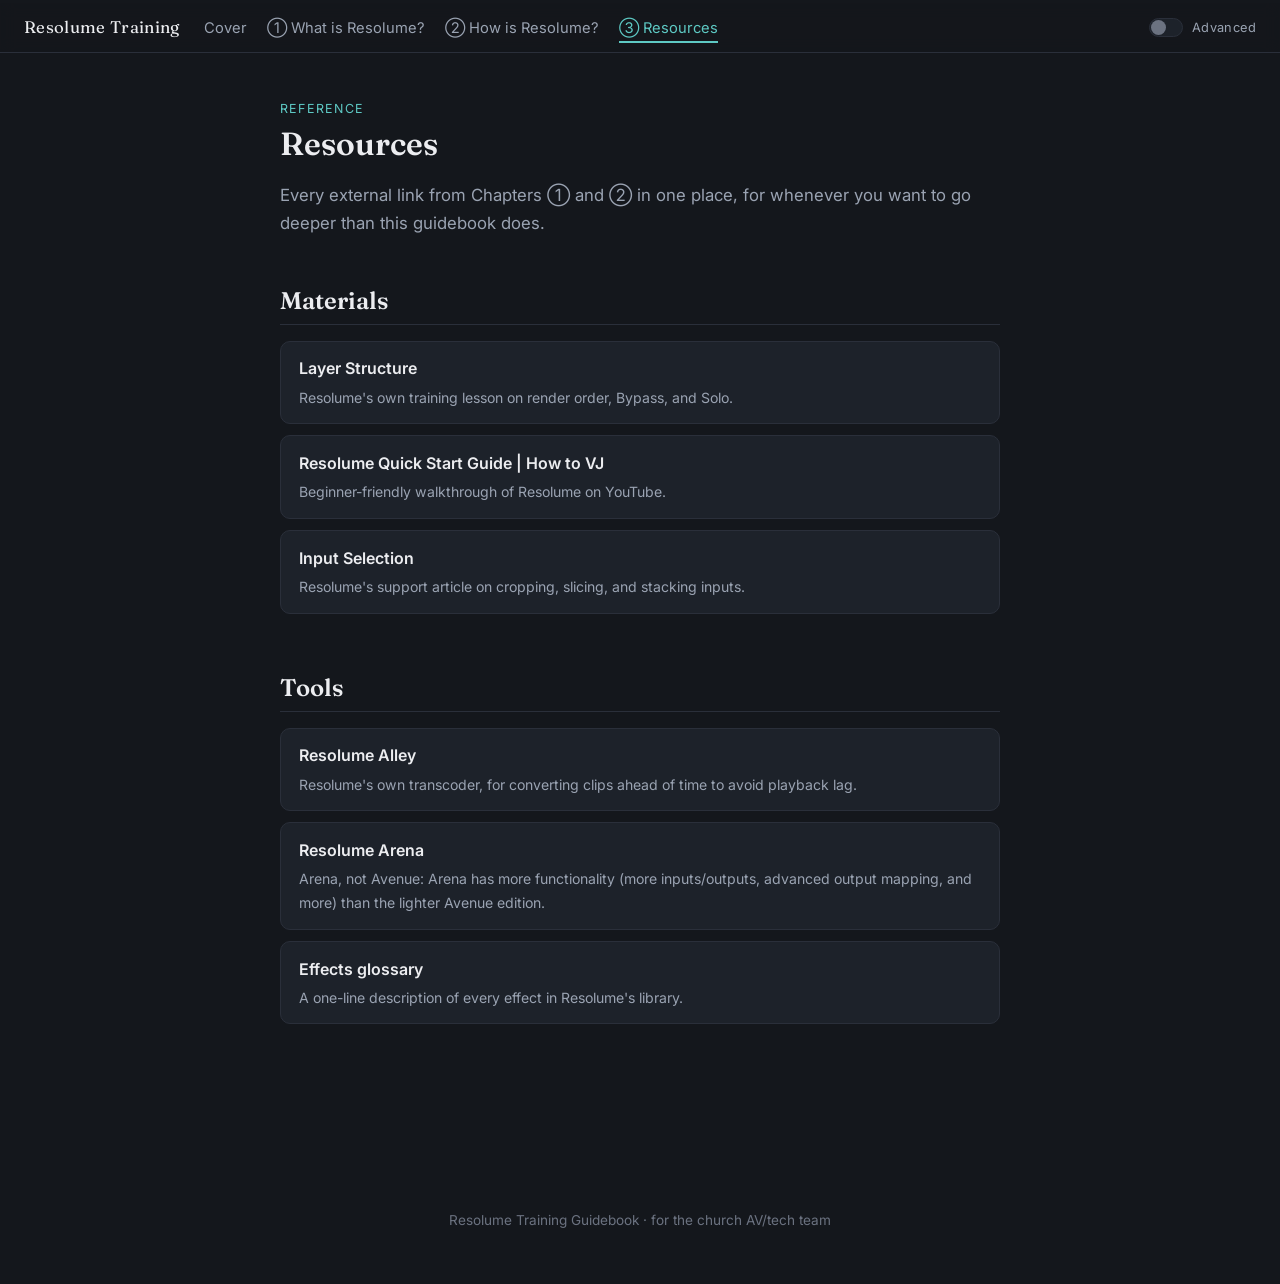
==== commit 7fb82afe: "Update Chapter 3 advanced content Co-Authored-By: Claude Sonnet 4.6 <noreply@anthropic.com>" ====
--- a/pages/advanced.html
+++ b/pages/advanced.html
@@ -40,8 +40,8 @@
       deeper than this guidebook does.
     </p>
 
-    <section class="topic" id="watch">
-      <h2>Watch</h2>
+    <section class="topic" id="materials">
+      <h2>Materials</h2>
       <ul class="resource-list">
         <li>
           <a href="https://resolume.com/training/1/2/11" target="_blank" rel="noopener">Layer Structure</a>
@@ -51,19 +51,9 @@
           <a href="https://www.youtube.com/watch?v=U-oZYkVO4wM" target="_blank" rel="noopener">Resolume Quick Start Guide | How to VJ</a>
           <span class="desc">Beginner-friendly walkthrough of Resolume on YouTube.</span>
         </li>
-      </ul>
-    </section>
-
-    <section class="topic" id="read">
-      <h2>Read</h2>
-      <ul class="resource-list">
         <li>
           <a href="https://resolume.com/support/en/input-selection" target="_blank" rel="noopener">Input Selection</a>
           <span class="desc">Resolume's support article on cropping, slicing, and stacking inputs.</span>
-        </li>
-        <li>
-          <a href="https://docs.google.com/document/d/1-KGruCitOkI9KBaxROBAxvAhDUB-YLRWu9y0PqsOd-8/preview?tab=t.0#heading=h.7beb8171b096" target="_blank" rel="noopener">Effects glossary</a>
-          <span class="desc">A one-line description of every effect in Resolume's library.</span>
         </li>
       </ul>
     </section>
@@ -79,6 +69,10 @@
           <a href="https://www.resolume.com/download/file?file=Resolume_Arena_7_26_2_rev_8882_Installer.exe" target="_blank" rel="noopener">Resolume Arena</a>
           <span class="desc">Arena, not Avenue: Arena has more functionality (more inputs/outputs, advanced output mapping, and more) than the lighter Avenue edition.</span>
         </li>
+        <li>
+          <a href="https://docs.google.com/document/d/1-KGruCitOkI9KBaxROBAxvAhDUB-YLRWu9y0PqsOd-8/preview?tab=t.0#heading=h.7beb8171b096" target="_blank" rel="noopener">Effects glossary</a>
+          <span class="desc">A one-line description of every effect in Resolume's library.</span>
+        </li>
       </ul>
     </section>
   </div>
